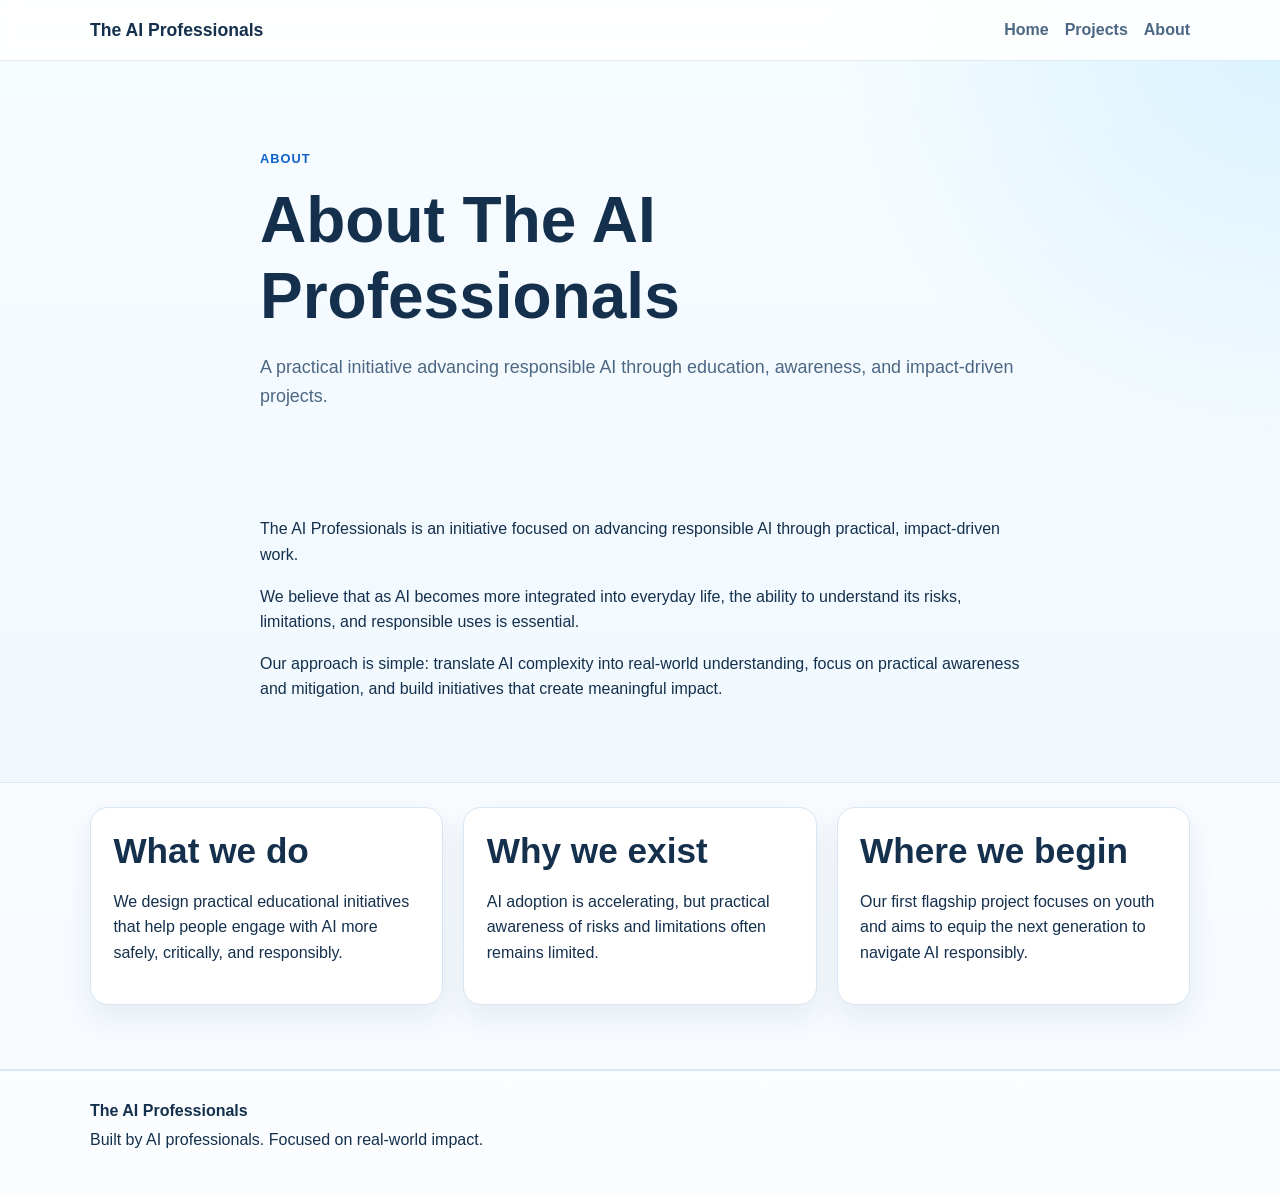
==== about.html @ b27a4e12 "Add files via upload" ====
<!DOCTYPE html>
<html lang="en">
<head>
  <meta charset="UTF-8" />
  <meta name="viewport" content="width=device-width, initial-scale=1.0" />
  <title>About | The AI Professionals</title>
  <meta name="description" content="About The AI Professionals" />
  <link rel="stylesheet" href="styles.css" />
</head>
<body>
  <header class="site-header">
    <div class="container nav-wrap">
      <a class="brand" href="index.html">The AI Professionals</a>
      <nav class="nav">
        <a href="index.html">Home</a>
        <a href="projects.html">Projects</a>
        <a href="about.html">About</a>
      </nav>
    </div>
  </header>

  <main>
    <section class="page-hero">
      <div class="container narrow">
        <p class="eyebrow">About</p>
        <h1>About The AI Professionals</h1>
        <p class="lead">
          A practical initiative advancing responsible AI through education, awareness,
          and impact-driven projects.
        </p>
      </div>
    </section>

    <section class="section">
      <div class="container narrow">
        <p>
          The AI Professionals is an initiative focused on advancing responsible AI through practical,
          impact-driven work.
        </p>
        <p>
          We believe that as AI becomes more integrated into everyday life, the ability to understand
          its risks, limitations, and responsible uses is essential.
        </p>
        <p>
          Our approach is simple: translate AI complexity into real-world understanding, focus on
          practical awareness and mitigation, and build initiatives that create meaningful impact.
        </p>
      </div>
    </section>

    <section class="section alt">
      <div class="container">
        <div class="three-up">
          <article class="card">
            <h2>What we do</h2>
            <p>
              We design practical educational initiatives that help people engage with AI more safely,
              critically, and responsibly.
            </p>
          </article>
          <article class="card">
            <h2>Why we exist</h2>
            <p>
              AI adoption is accelerating, but practical awareness of risks and limitations often remains limited.
            </p>
          </article>
          <article class="card">
            <h2>Where we begin</h2>
            <p>
              Our first flagship project focuses on youth and aims to equip the next generation to navigate AI responsibly.
            </p>
          </article>
        </div>
      </div>
    </section>
  </main>

  <footer class="site-footer">
    <div class="container footer-wrap">
      <p><strong>The AI Professionals</strong></p>
      <p>Built by AI professionals. Focused on real-world impact.</p>
    </div>
  </footer>
</body>
</html>
---- styles.css ----
:root {
  --bg: #f5fbff;
  --surface: #ffffff;
  --surface-alt: #eef7ff;
  --text: #14304d;
  --muted: #4c6783;
  --line: #d6e6f4;
  --accent: #0d63c9;
  --accent-dark: #0a4da0;
  --shadow: 0 12px 30px rgba(13, 51, 89, 0.08);
  --radius: 18px;
}

* {
  box-sizing: border-box;
}

html {
  scroll-behavior: smooth;
}

body {
  margin: 0;
  font-family: Arial, Helvetica, sans-serif;
  line-height: 1.6;
  color: var(--text);
  background:
    radial-gradient(circle at top right, rgba(123, 214, 255, 0.25), transparent 26%),
    linear-gradient(180deg, #f7fcff 0%, #edf7ff 100%);
}

img {
  max-width: 100%;
}

.container {
  width: min(1100px, calc(100% - 2rem));
  margin: 0 auto;
}

.narrow {
  width: min(760px, 100%);
}

.site-header {
  position: sticky;
  top: 0;
  z-index: 10;
  backdrop-filter: blur(10px);
  background: rgba(255, 255, 255, 0.88);
  border-bottom: 1px solid rgba(214, 230, 244, 0.8);
}

.nav-wrap {
  display: flex;
  justify-content: space-between;
  align-items: center;
  padding: 1rem 0;
  gap: 1rem;
}

.brand {
  color: var(--text);
  font-weight: 700;
  font-size: 1.1rem;
  text-decoration: none;
}

.nav {
  display: flex;
  gap: 1rem;
  flex-wrap: wrap;
}

.nav a {
  color: var(--muted);
  text-decoration: none;
  font-weight: 600;
}

.nav a:hover,
.nav a:focus {
  color: var(--accent);
}

.hero,
.page-hero {
  padding: 5.5rem 0 3rem;
}

.hero-grid {
  display: grid;
  grid-template-columns: 1.4fr 0.9fr;
  gap: 2rem;
  align-items: center;
}

.eyebrow {
  margin: 0 0 0.75rem;
  color: var(--accent);
  text-transform: uppercase;
  letter-spacing: 0.08em;
  font-size: 0.8rem;
  font-weight: 700;
}

h1, h2, h3 {
  line-height: 1.2;
  margin-top: 0;
}

h1 {
  font-size: clamp(2.4rem, 5vw, 4rem);
  margin-bottom: 1rem;
}

h2 {
  font-size: clamp(1.6rem, 3.5vw, 2.2rem);
  margin-bottom: 1rem;
}

h3 {
  font-size: 1.2rem;
  margin-bottom: 0.75rem;
}

.lead {
  font-size: 1.12rem;
  color: var(--muted);
}

.button-row {
  display: flex;
  gap: 1rem;
  margin-top: 1.5rem;
  flex-wrap: wrap;
}

.button {
  display: inline-block;
  padding: 0.85rem 1.15rem;
  border-radius: 999px;
  text-decoration: none;
  font-weight: 700;
}

.button.primary {
  background: var(--accent);
  color: white;
}

.button.primary:hover,
.button.primary:focus {
  background: var(--accent-dark);
}

.button.secondary {
  border: 1px solid var(--line);
  color: var(--text);
  background: rgba(255,255,255,0.75);
}

.card {
  background: var(--surface);
  border: 1px solid var(--line);
  border-radius: var(--radius);
  padding: 1.4rem;
  box-shadow: var(--shadow);
}

.highlight-card {
  background: linear-gradient(180deg, #ffffff 0%, #eef9ff 100%);
}

.card-title {
  font-size: 1.4rem;
  font-weight: 700;
  margin: 0 0 0.5rem;
}

.section {
  padding: 1.5rem 0 4rem;
}

.section.alt {
  background: rgba(255,255,255,0.55);
  border-top: 1px solid rgba(214,230,244,0.8);
  border-bottom: 1px solid rgba(214,230,244,0.8);
}

.three-up {
  display: grid;
  grid-template-columns: repeat(3, 1fr);
  gap: 1.25rem;
}

.project-block ul {
  margin-bottom: 0;
}

.site-footer {
  border-top: 1px solid rgba(214, 230, 244, 0.9);
  padding: 1.5rem 0 2.5rem;
  background: rgba(255,255,255,0.75);
}

.footer-wrap p {
  margin: 0.2rem 0;
}

@media (max-width: 800px) {
  .hero-grid,
  .three-up {
    grid-template-columns: 1fr;
  }

  .hero,
  .page-hero {
    padding-top: 4rem;
  }
}
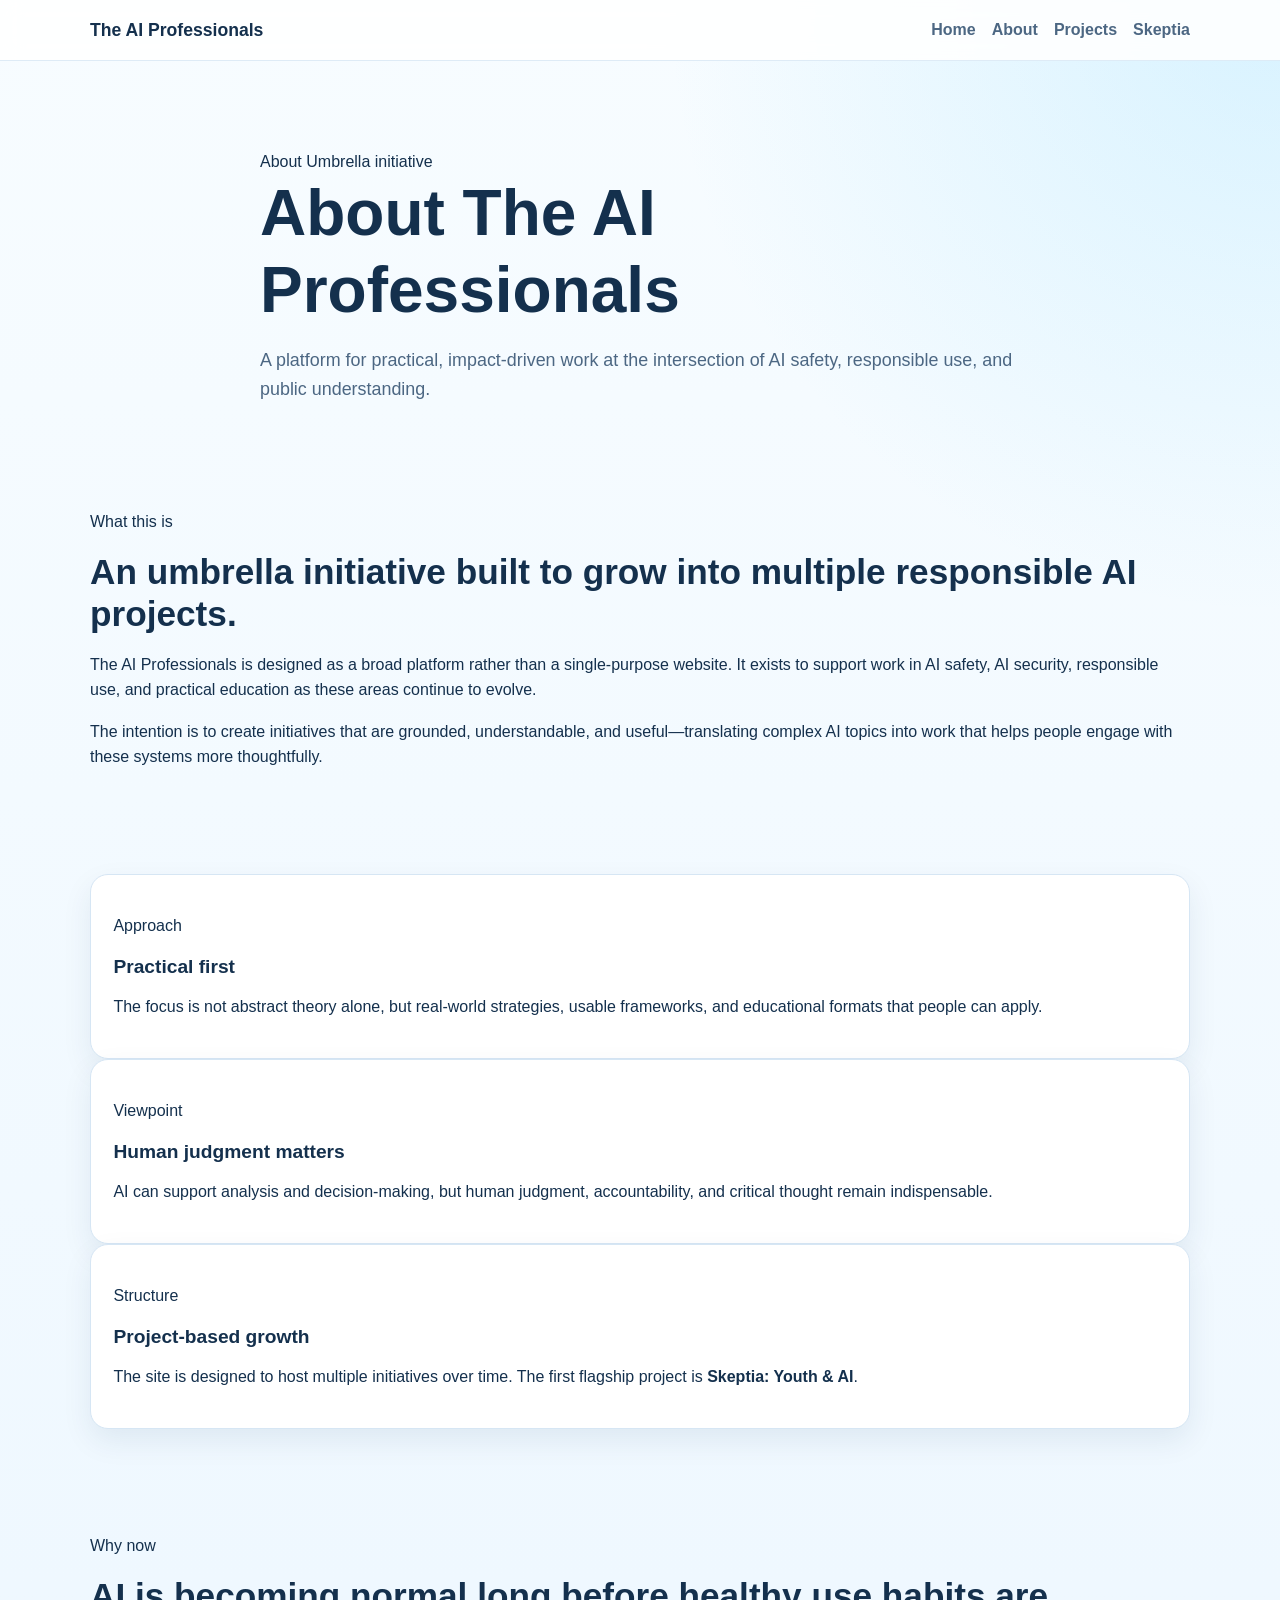
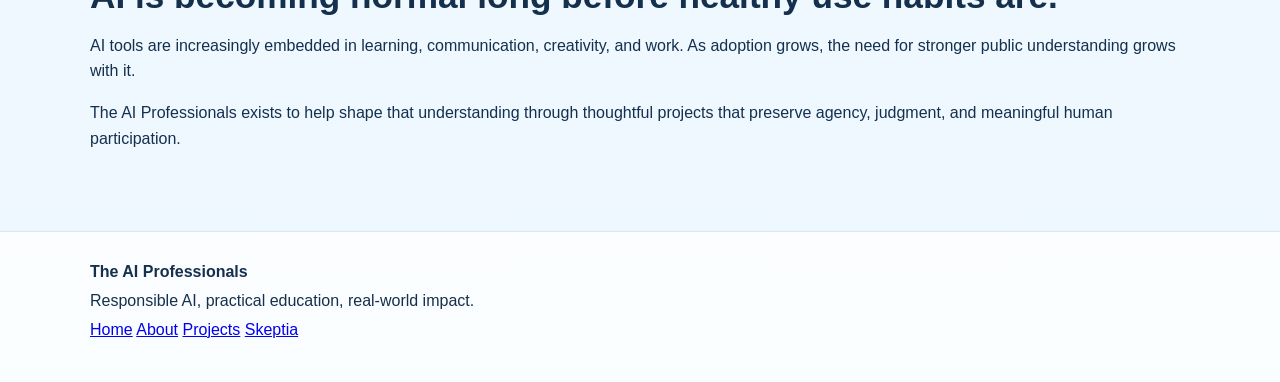
==== commit 5e5783b0: "Update about.html" ====
--- a/about.html
+++ b/about.html
@@ -5,81 +5,121 @@
   <meta name="viewport" content="width=device-width, initial-scale=1.0" />
   <title>About | The AI Professionals</title>
   <meta name="description" content="About The AI Professionals" />
+  <link rel="preconnect" href="https://fonts.googleapis.com">
+  <link rel="preconnect" href="https://fonts.gstatic.com" crossorigin>
+  <link href="https://fonts.googleapis.com/css2?family=Inter:wght@400;500;600;700;800&display=swap" rel="stylesheet">
   <link rel="stylesheet" href="styles.css" />
 </head>
 <body>
-  <header class="site-header">
-    <div class="container nav-wrap">
-      <a class="brand" href="index.html">The AI Professionals</a>
-      <nav class="nav">
-        <a href="index.html">Home</a>
-        <a href="projects.html">Projects</a>
-        <a href="about.html">About</a>
-      </nav>
-    </div>
-  </header>
+  <div class="page-shell">
+    
+    <header class="site-header">
+      <div class="container nav-wrap">
+        <a class="brand" href="index.html">
+          <span class="brand-mark"></span>
+          <span>The AI Professionals</span>
+        </a>
+        <nav class="nav">
+          <a href="index.html" >Home</a>
+          <a href="about.html" class="active">About</a>
+          <a href="projects.html" >Projects</a>
+          <a href="skeptia.html" >Skeptia</a>
+        </nav>
+      </div>
+    </header>
+    
+    <main>
 
-  <main>
-    <section class="page-hero">
-      <div class="container narrow">
-        <p class="eyebrow">About</p>
-        <h1>About The AI Professionals</h1>
-        <p class="lead">
-          A practical initiative advancing responsible AI through education, awareness,
-          and impact-driven projects.
-        </p>
-      </div>
-    </section>
+      <section class="page-hero">
+        <div class="container narrow">
+          <div class="tag-row">
+            <span class="tag">About</span>
+            <span class="tag">Umbrella initiative</span>
+          </div>
+          <h1>About The AI Professionals</h1>
+          <p class="lead">
+            A platform for practical, impact-driven work at the intersection of AI safety,
+            responsible use, and public understanding.
+          </p>
+        </div>
+      </section>
 
-    <section class="section">
-      <div class="container narrow">
-        <p>
-          The AI Professionals is an initiative focused on advancing responsible AI through practical,
-          impact-driven work.
-        </p>
-        <p>
-          We believe that as AI becomes more integrated into everyday life, the ability to understand
-          its risks, limitations, and responsible uses is essential.
-        </p>
-        <p>
-          Our approach is simple: translate AI complexity into real-world understanding, focus on
-          practical awareness and mitigation, and build initiatives that create meaningful impact.
-        </p>
-      </div>
-    </section>
+      <section class="section">
+        <div class="container section-grid">
+          <div>
+            <p class="section-kicker">What this is</p>
+            <h2>An umbrella initiative built to grow into multiple responsible AI projects.</h2>
+          </div>
+          <div>
+            <p>
+              The AI Professionals is designed as a broad platform rather than a single-purpose website. It exists to support work in AI safety, AI security, responsible use, and practical education as these areas continue to evolve.
+            </p>
+            <p>
+              The intention is to create initiatives that are grounded, understandable, and useful—translating complex AI topics into work that helps people engage with these systems more thoughtfully.
+            </p>
+          </div>
+        </div>
+      </section>
 
-    <section class="section alt">
-      <div class="container">
-        <div class="three-up">
+      <section class="section">
+        <div class="container cards-grid three">
           <article class="card">
-            <h2>What we do</h2>
+            <p class="card-kicker">Approach</p>
+            <h3>Practical first</h3>
             <p>
-              We design practical educational initiatives that help people engage with AI more safely,
-              critically, and responsibly.
+              The focus is not abstract theory alone, but real-world strategies, usable frameworks, and educational formats that people can apply.
             </p>
           </article>
           <article class="card">
-            <h2>Why we exist</h2>
+            <p class="card-kicker">Viewpoint</p>
+            <h3>Human judgment matters</h3>
             <p>
-              AI adoption is accelerating, but practical awareness of risks and limitations often remains limited.
+              AI can support analysis and decision-making, but human judgment, accountability, and critical thought remain indispensable.
             </p>
           </article>
           <article class="card">
-            <h2>Where we begin</h2>
+            <p class="card-kicker">Structure</p>
+            <h3>Project-based growth</h3>
             <p>
-              Our first flagship project focuses on youth and aims to equip the next generation to navigate AI responsibly.
+              The site is designed to host multiple initiatives over time. The first flagship project is <strong>Skeptia: Youth &amp; AI</strong>.
             </p>
           </article>
         </div>
+      </section>
+
+      <section class="section">
+        <div class="container split-feature">
+          <div>
+            <p class="section-kicker">Why now</p>
+            <h2>AI is becoming normal long before healthy use habits are.</h2>
+          </div>
+          <div>
+            <p>
+              AI tools are increasingly embedded in learning, communication, creativity, and work. As adoption grows, the need for stronger public understanding grows with it.
+            </p>
+            <p>
+              The AI Professionals exists to help shape that understanding through thoughtful projects that preserve agency, judgment, and meaningful human participation.
+            </p>
+          </div>
+        </div>
+      </section>
+    </main>
+    
+    <footer class="site-footer">
+      <div class="container footer-wrap">
+        <div>
+          <p><strong>The AI Professionals</strong></p>
+          <p>Responsible AI, practical education, real-world impact.</p>
+        </div>
+        <div class="footer-links">
+          <a href="index.html">Home</a>
+          <a href="about.html">About</a>
+          <a href="projects.html">Projects</a>
+          <a href="skeptia.html">Skeptia</a>
+        </div>
       </div>
-    </section>
-  </main>
-
-  <footer class="site-footer">
-    <div class="container footer-wrap">
-      <p><strong>The AI Professionals</strong></p>
-      <p>Built by AI professionals. Focused on real-world impact.</p>
-    </div>
-  </footer>
+    </footer>
+    
+  </div>
 </body>
 </html>
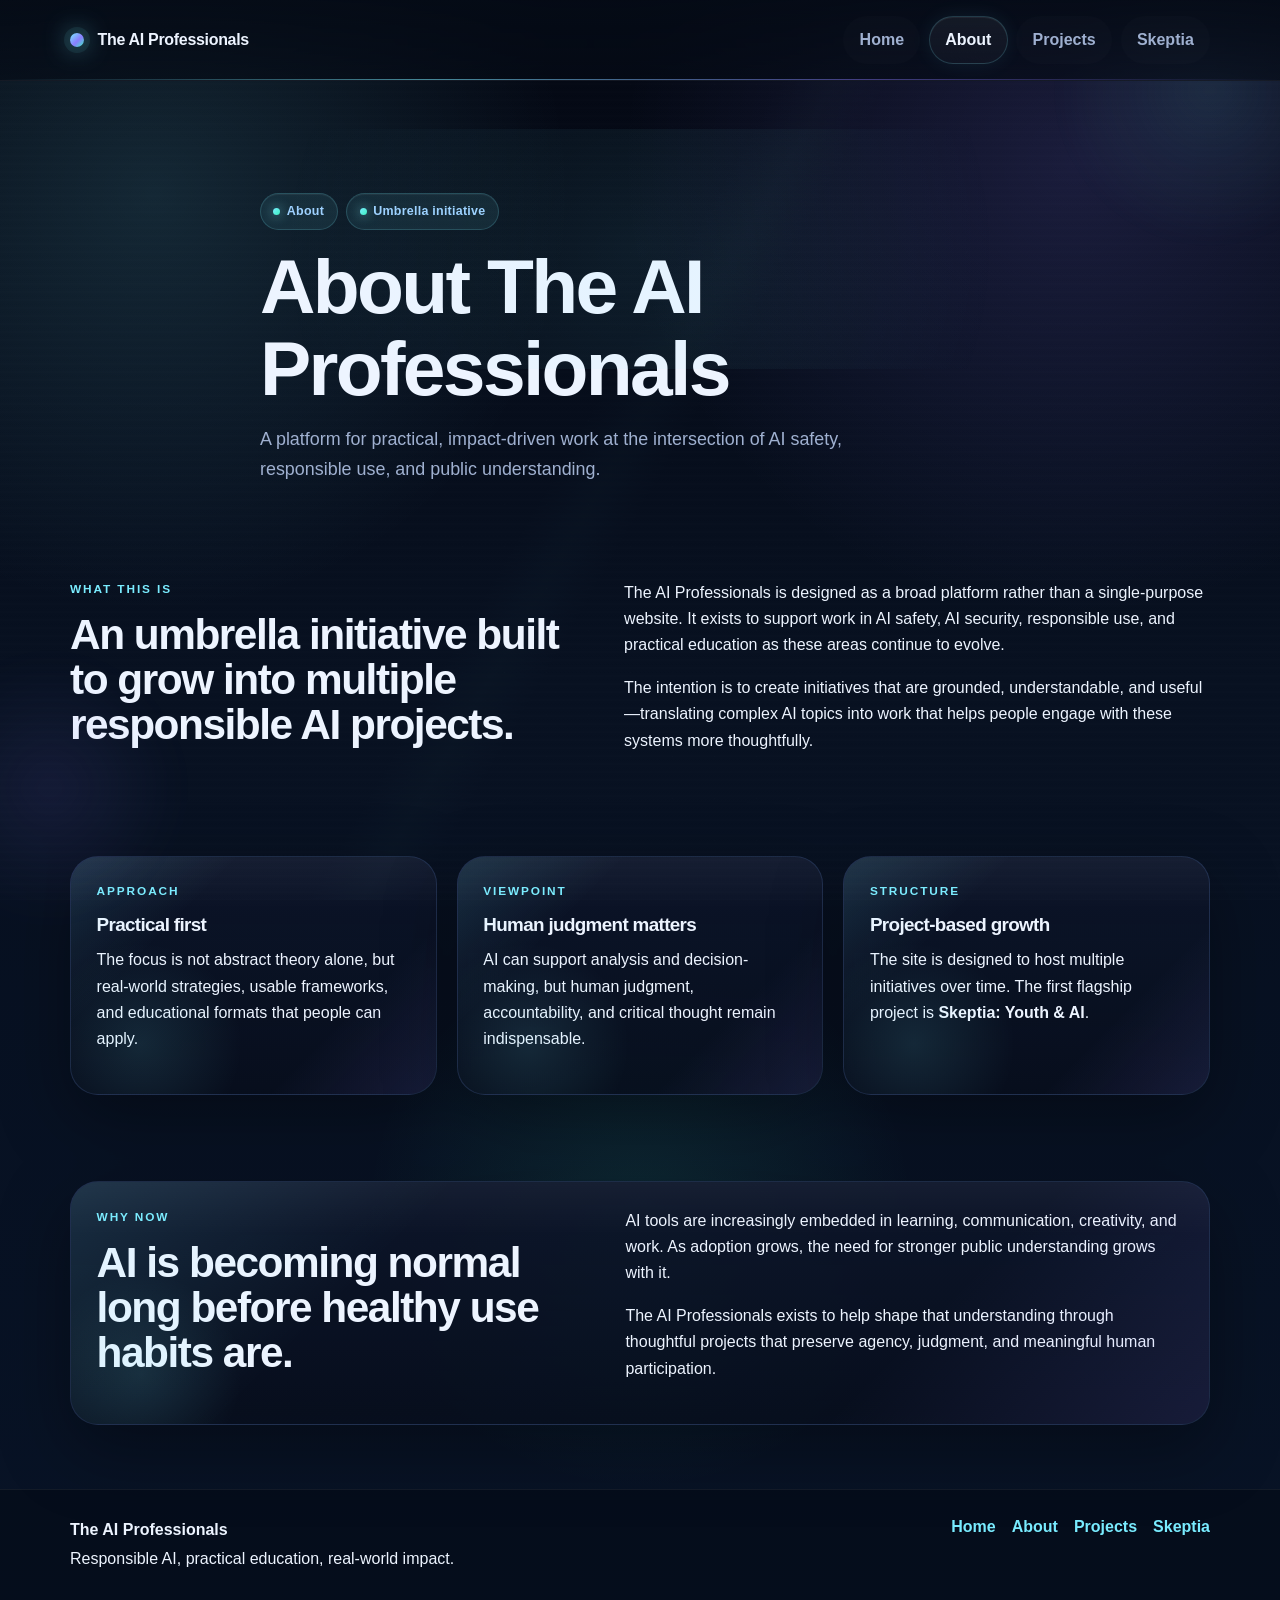
==== commit 5dda1c0f: "Update about.html" ====
--- a/about.html
+++ b/about.html
@@ -1,6 +1,7 @@
 <!DOCTYPE html>
 <html lang="en">
 <head>
+  <script src="app.js" defer></script>
   <meta charset="UTF-8" />
   <meta name="viewport" content="width=device-width, initial-scale=1.0" />
   <title>About | The AI Professionals</title>
--- a/styles.css
+++ b/styles.css
@@ -1,221 +1,663 @@
 :root {
-  --bg: #f5fbff;
-  --surface: #ffffff;
-  --surface-alt: #eef7ff;
-  --text: #14304d;
-  --muted: #4c6783;
-  --line: #d6e6f4;
-  --accent: #0d63c9;
-  --accent-dark: #0a4da0;
-  --shadow: 0 12px 30px rgba(13, 51, 89, 0.08);
-  --radius: 18px;
-}
-
-* {
-  box-sizing: border-box;
-}
-
-html {
-  scroll-behavior: smooth;
-}
+  --bg-0: #040814;
+  --bg-1: #071021;
+  --bg-2: #0b1730;
+  --surface: rgba(11, 18, 37, 0.72);
+  --surface-strong: rgba(13, 21, 42, 0.9);
+  --surface-soft: rgba(255, 255, 255, 0.04);
+  --text: #edf4ff;
+  --muted: #9fb0d0;
+  --line: rgba(130, 169, 255, 0.18);
+  --line-strong: rgba(130, 169, 255, 0.32);
+  --accent: #79ecff;
+  --accent-2: #8a7cff;
+  --accent-3: #3bf1bf;
+  --accent-4: #9ed1ff;
+  --shadow: 0 24px 70px rgba(0, 0, 0, 0.34);
+  --glow: 0 0 0 1px rgba(121, 236, 255, 0.12), 0 18px 60px rgba(10, 17, 32, 0.8);
+  --radius-lg: 28px;
+  --radius-md: 20px;
+  --radius-sm: 14px;
+  --max-width: 1140px;
+}
+
+* { box-sizing: border-box; }
+
+html { scroll-behavior: smooth; }
 
 body {
   margin: 0;
-  font-family: Arial, Helvetica, sans-serif;
-  line-height: 1.6;
   color: var(--text);
+  font-family: "Inter", Arial, Helvetica, sans-serif;
+  line-height: 1.65;
   background:
-    radial-gradient(circle at top right, rgba(123, 214, 255, 0.25), transparent 26%),
-    linear-gradient(180deg, #f7fcff 0%, #edf7ff 100%);
-}
-
-img {
-  max-width: 100%;
+    radial-gradient(circle at 12% 12%, rgba(121, 236, 255, 0.13), transparent 23%),
+    radial-gradient(circle at 84% 10%, rgba(138, 124, 255, 0.16), transparent 25%),
+    radial-gradient(circle at 50% 75%, rgba(59, 241, 191, 0.10), transparent 20%),
+    linear-gradient(180deg, #030712 0%, #071020 42%, #081326 100%);
+}
+
+body::before,
+body::after {
+  content: "";
+  position: fixed;
+  inset: 0;
+  pointer-events: none;
+}
+
+body::before {
+  background-image:
+    linear-gradient(rgba(255,255,255,0.03) 1px, transparent 1px),
+    linear-gradient(90deg, rgba(255,255,255,0.03) 1px, transparent 1px);
+  background-size: 42px 42px;
+  mask-image: radial-gradient(circle at center, rgba(0,0,0,0.92) 40%, transparent 100%);
+  opacity: 0.26;
+}
+
+body::after {
+  background:
+    linear-gradient(120deg, transparent 0 46%, rgba(121,236,255,0.05) 49%, transparent 52%),
+    linear-gradient(transparent, rgba(255,255,255,0.02), transparent);
+  background-size: 100% 100%, 100% 8px;
+  mix-blend-mode: screen;
+  opacity: 0.28;
+}
+
+img { max-width: 100%; }
+
+.page-shell {
+  position: relative;
+  min-height: 100vh;
+  overflow: hidden;
+}
+
+.page-shell::before {
+  content: "";
+  position: absolute;
+  top: -80px;
+  right: -100px;
+  width: 340px;
+  height: 340px;
+  background: radial-gradient(circle, rgba(121,236,255,0.10), transparent 65%);
+  filter: blur(8px);
+  pointer-events: none;
+}
+
+.page-shell::after {
+  content: "";
+  position: absolute;
+  left: -90px;
+  top: 40%;
+  width: 280px;
+  height: 280px;
+  background: radial-gradient(circle, rgba(138,124,255,0.10), transparent 65%);
+  filter: blur(16px);
+  pointer-events: none;
 }
 
 .container {
-  width: min(1100px, calc(100% - 2rem));
+  width: min(var(--max-width), calc(100% - 2rem));
   margin: 0 auto;
 }
 
-.narrow {
-  width: min(760px, 100%);
-}
+.narrow { width: min(760px, 100%); }
 
 .site-header {
   position: sticky;
   top: 0;
-  z-index: 10;
-  backdrop-filter: blur(10px);
-  background: rgba(255, 255, 255, 0.88);
-  border-bottom: 1px solid rgba(214, 230, 244, 0.8);
+  z-index: 30;
+  backdrop-filter: blur(20px);
+  background: linear-gradient(180deg, rgba(5, 11, 22, 0.9), rgba(5, 11, 22, 0.66));
+  border-bottom: 1px solid rgba(255, 255, 255, 0.06);
+}
+
+.site-header::after {
+  content: "";
+  position: absolute;
+  inset: auto 0 0 0;
+  height: 1px;
+  background: linear-gradient(90deg, transparent, rgba(121,236,255,0.55), rgba(138,124,255,0.45), transparent);
 }
 
 .nav-wrap {
   display: flex;
   justify-content: space-between;
   align-items: center;
+  gap: 1rem;
   padding: 1rem 0;
+}
+
+.brand {
+  display: inline-flex;
+  align-items: center;
+  gap: 0.85rem;
+  color: var(--text);
+  text-decoration: none;
+  font-weight: 700;
+  letter-spacing: -0.02em;
+}
+
+.brand-mark {
+  width: 14px;
+  height: 14px;
+  border-radius: 999px;
+  background: linear-gradient(135deg, var(--accent) 0%, var(--accent-2) 55%, var(--accent-3) 100%);
+  box-shadow:
+    0 0 0 6px rgba(121, 236, 255, 0.08),
+    0 0 26px rgba(121, 236, 255, 0.8);
+}
+
+.nav {
+  display: flex;
+  gap: 0.55rem;
+  flex-wrap: wrap;
+}
+
+.nav a {
+  position: relative;
+  color: var(--muted);
+  text-decoration: none;
+  font-weight: 600;
+  padding: 0.62rem 0.95rem;
+  border-radius: 999px;
+  border: 1px solid transparent;
+  background: rgba(255,255,255,0.01);
+  transition: 0.2s ease;
+}
+
+.nav a:hover,
+.nav a:focus,
+.nav a.active {
+  color: var(--text);
+  border-color: rgba(121,236,255,0.18);
+  background: linear-gradient(180deg, rgba(255,255,255,0.06), rgba(255,255,255,0.03));
+  box-shadow: inset 0 1px 0 rgba(255,255,255,0.06), 0 0 20px rgba(121,236,255,0.08);
+}
+
+.hero,
+.page-hero {
+  padding: 7rem 0 3.5rem;
+  position: relative;
+}
+
+.hero::before,
+.page-hero::before {
+  content: "";
+  position: absolute;
+  inset: 10% 0 auto 0;
+  height: 240px;
+  background: radial-gradient(circle at center, rgba(121,236,255,0.08), transparent 55%);
+  pointer-events: none;
+}
+
+.hero-grid {
+  display: grid;
+  grid-template-columns: 1.15fr 0.85fr;
+  gap: 1.5rem;
+  align-items: center;
+}
+
+.section {
+  padding: 1.35rem 0 4rem;
+  position: relative;
+}
+
+.section-grid,
+.split-feature {
+  display: grid;
+  grid-template-columns: 0.95fr 1.05fr;
+  gap: 1.5rem;
+  align-items: start;
+}
+
+.cards-grid {
+  display: grid;
+  gap: 1.25rem;
+}
+
+.cards-grid.three { grid-template-columns: repeat(3, 1fr); }
+.cards-grid.two { grid-template-columns: repeat(2, 1fr); }
+.cards-grid.single { grid-template-columns: 1fr; }
+
+.hero-panel,
+.card,
+.split-feature,
+.hero-visual {
+  position: relative;
+  overflow: hidden;
+  border-radius: var(--radius-lg);
+  background:
+    linear-gradient(180deg, rgba(13, 21, 42, 0.90), rgba(7, 14, 28, 0.84));
+  border: 1px solid var(--line);
+  box-shadow: var(--shadow);
+}
+
+.hero-panel::before,
+.card::before,
+.split-feature::before,
+.hero-visual::before {
+  content: "";
+  position: absolute;
+  inset: 0;
+  background:
+    linear-gradient(135deg, rgba(121,236,255,0.12), transparent 28%, transparent 72%, rgba(138,124,255,0.12)),
+    linear-gradient(180deg, rgba(255,255,255,0.04), transparent 22%);
+  pointer-events: none;
+}
+
+.hero-panel::after,
+.card::after,
+.split-feature::after,
+.hero-visual::after {
+  content: "";
+  position: absolute;
+  inset: auto auto -60px -40px;
+  width: 220px;
+  height: 220px;
+  background: radial-gradient(circle, rgba(121,236,255,0.11), transparent 65%);
+  pointer-events: none;
+}
+
+.hero-panel,
+.card,
+.split-feature,
+.hero-visual {
+  padding: 1.6rem;
+}
+
+.hero-stack {
+  display: grid;
+  gap: 1.1rem;
+}
+
+.hero-visual {
+  min-height: 420px;
+  display: grid;
+  align-items: center;
+}
+
+.eyebrow,
+.section-kicker,
+.card-kicker,
+.panel-label,
+.muted-label {
+  margin: 0 0 0.85rem;
+  text-transform: uppercase;
+  letter-spacing: 0.16em;
+  font-size: 0.74rem;
+  font-weight: 700;
+}
+
+.eyebrow,
+.section-kicker,
+.card-kicker,
+.panel-label {
+  color: var(--accent);
+}
+
+.muted-label { color: var(--muted); }
+
+.tag-row {
+  display: flex;
+  gap: 0.55rem;
+  flex-wrap: wrap;
+  margin: 0 0 1rem;
+}
+
+.tag,
+.pill {
+  display: inline-flex;
+  align-items: center;
+  gap: 0.4rem;
+  padding: 0.45rem 0.78rem;
+  border-radius: 999px;
+  font-size: 0.78rem;
+  font-weight: 700;
+  letter-spacing: 0.02em;
+  color: var(--accent-4);
+  background: rgba(121,236,255,0.08);
+  border: 1px solid rgba(121,236,255,0.18);
+  box-shadow: inset 0 1px 0 rgba(255,255,255,0.05);
+}
+
+.tag::before,
+.pill::before {
+  content: "";
+  width: 7px;
+  height: 7px;
+  border-radius: 999px;
+  background: linear-gradient(135deg, var(--accent), var(--accent-3));
+  box-shadow: 0 0 12px rgba(121,236,255,0.7);
+}
+
+h1, h2, h3 {
+  margin-top: 0;
+  line-height: 1.06;
+  letter-spacing: -0.035em;
+}
+
+h1 {
+  font-size: clamp(2.9rem, 6vw, 5.4rem);
+  margin-bottom: 1rem;
+  text-wrap: balance;
+}
+
+h2 {
+  font-size: clamp(1.75rem, 3.8vw, 2.65rem);
+  margin-bottom: 0.9rem;
+}
+
+h3 {
+  font-size: 1.18rem;
+  margin-bottom: 0.75rem;
+}
+
+p { margin-top: 0; }
+
+.lead {
+  font-size: 1.12rem;
+  color: var(--muted);
+  max-width: 64ch;
+}
+
+.button-row {
+  display: flex;
+  gap: 0.85rem;
+  flex-wrap: wrap;
+  margin-top: 1.6rem;
+}
+
+.button {
+  display: inline-flex;
+  align-items: center;
+  justify-content: center;
+  text-decoration: none;
+  border-radius: 999px;
+  padding: 0.92rem 1.22rem;
+  font-weight: 700;
+  transition: transform 0.18s ease, box-shadow 0.18s ease, background 0.18s ease;
+}
+
+.button:hover,
+.button:focus { transform: translateY(-1px); }
+
+.button.primary {
+  color: #031019;
+  background: linear-gradient(135deg, var(--accent) 0%, var(--accent-3) 55%, #99fff4 100%);
+  box-shadow: 0 14px 36px rgba(121,236,255,0.24);
+}
+
+.button.secondary {
+  color: var(--text);
+  background: rgba(255, 255, 255, 0.04);
+  border: 1px solid var(--line);
+}
+
+.text-link,
+.footer-links a {
+  color: var(--accent);
+  text-decoration: none;
+  font-weight: 600;
+}
+
+.hero-note {
+  margin-top: 1rem;
+  display: inline-flex;
+  align-items: center;
+  gap: 0.6rem;
+  padding: 0.78rem 1rem;
+  border-radius: 999px;
+  background: rgba(255,255,255,0.04);
+  border: 1px solid var(--line);
+  color: var(--muted);
+}
+
+.status-dot {
+  width: 10px;
+  height: 10px;
+  border-radius: 999px;
+  background: var(--accent-3);
+  box-shadow: 0 0 15px rgba(59,241,191,0.95);
+}
+
+.feature-list {
+  margin: 1rem 0 0;
+  padding-left: 1.1rem;
+}
+
+.feature-list li {
+  margin-bottom: 0.6rem;
+  color: var(--muted);
+}
+
+.feature-list li:last-child { margin-bottom: 0; }
+
+.project-topline {
+  display: flex;
+  justify-content: space-between;
+  align-items: center;
   gap: 1rem;
-}
-
-.brand {
-  color: var(--text);
-  font-weight: 700;
-  font-size: 1.1rem;
-  text-decoration: none;
-}
-
-.nav {
+  flex-wrap: wrap;
+  margin-bottom: 0.9rem;
+}
+
+.stat-grid {
+  display: grid;
+  grid-template-columns: repeat(3, 1fr);
+  gap: 0.85rem;
+  margin-top: 1.2rem;
+}
+
+.stat {
+  padding: 0.95rem;
+  border-radius: var(--radius-sm);
+  background: rgba(255,255,255,0.04);
+  border: 1px solid rgba(121,236,255,0.11);
+}
+
+.stat strong {
+  display: block;
+  font-size: 1rem;
+  margin-bottom: 0.35rem;
+}
+
+.stat span {
+  display: block;
+  color: var(--muted);
+  font-size: 0.9rem;
+}
+
+.visual-core {
+  position: relative;
+  width: min(360px, 88%);
+  aspect-ratio: 1 / 1;
+  margin: 0 auto;
+  display: grid;
+  place-items: center;
+}
+
+.ring {
+  position: absolute;
+  border-radius: 999px;
+  border: 1px solid rgba(121,236,255,0.18);
+  box-shadow: inset 0 0 22px rgba(121,236,255,0.05), 0 0 30px rgba(121,236,255,0.05);
+}
+
+.ring.one { inset: 0; }
+.ring.two { inset: 11%; border-color: rgba(138,124,255,0.22); }
+.ring.three { inset: 24%; border-color: rgba(59,241,191,0.22); }
+
+.ring::after {
+  content: "";
+  position: absolute;
+  width: 12px;
+  height: 12px;
+  border-radius: 999px;
+  background: linear-gradient(135deg, var(--accent), var(--accent-2));
+  box-shadow: 0 0 16px rgba(121,236,255,0.85);
+}
+
+.ring.one::after { top: 18%; left: calc(100% - 6px); }
+.ring.two::after { bottom: 8%; left: 15%; }
+.ring.three::after { top: -6px; left: 50%; transform: translateX(-50%); }
+
+.core-chip {
+  position: relative;
+  z-index: 2;
+  width: 44%;
+  aspect-ratio: 1 / 1;
+  border-radius: 26px;
+  display: grid;
+  place-items: center;
+  text-align: center;
+  padding: 1rem;
+  background:
+    radial-gradient(circle at top, rgba(121,236,255,0.16), transparent 55%),
+    linear-gradient(180deg, rgba(16,28,55,0.98), rgba(7,13,27,0.94));
+  border: 1px solid rgba(121,236,255,0.18);
+  box-shadow: 0 0 38px rgba(121,236,255,0.14), inset 0 0 18px rgba(255,255,255,0.03);
+}
+
+.core-chip strong {
+  display: block;
+  font-size: 1.15rem;
+  line-height: 1.2;
+}
+
+.core-chip span {
+  color: var(--muted);
+  font-size: 0.82rem;
+}
+
+.visual-labels {
+  position: absolute;
+  inset: auto 1rem 1rem 1rem;
+  display: grid;
+  grid-template-columns: repeat(3, 1fr);
+  gap: 0.75rem;
+}
+
+.mini-card {
+  padding: 0.72rem 0.78rem;
+  border-radius: 16px;
+  background: rgba(255,255,255,0.04);
+  border: 1px solid rgba(121,236,255,0.12);
+  backdrop-filter: blur(8px);
+}
+
+.mini-card strong {
+  display: block;
+  font-size: 0.86rem;
+  margin-bottom: 0.18rem;
+}
+
+.mini-card span {
+  color: var(--muted);
+  font-size: 0.77rem;
+}
+
+.matrix-grid {
+  display: grid;
+  grid-template-columns: 1.1fr 0.9fr;
+  gap: 1.25rem;
+}
+
+.signal-list {
+  display: grid;
+  gap: 0.75rem;
+  margin-top: 1rem;
+}
+
+.signal-item {
+  padding: 0.9rem 1rem;
+  border-radius: 16px;
+  background: rgba(255,255,255,0.04);
+  border: 1px solid rgba(121,236,255,0.1);
+}
+
+.signal-item strong {
+  display: block;
+  margin-bottom: 0.2rem;
+  font-size: 0.95rem;
+}
+
+.signal-item span {
+  color: var(--muted);
+  font-size: 0.9rem;
+}
+
+.section-header {
+  margin-bottom: 1.25rem;
+}
+
+.site-footer {
+  padding: 1.5rem 0 2.75rem;
+  border-top: 1px solid rgba(255,255,255,0.06);
+  background: rgba(4, 10, 20, 0.55);
+}
+
+.footer-wrap {
+  display: flex;
+  justify-content: space-between;
+  gap: 1rem;
+  flex-wrap: wrap;
+}
+
+.footer-wrap p { margin: 0.2rem 0; }
+
+.footer-links {
   display: flex;
   gap: 1rem;
   flex-wrap: wrap;
 }
 
-.nav a {
-  color: var(--muted);
-  text-decoration: none;
-  font-weight: 600;
-}
-
-.nav a:hover,
-.nav a:focus {
-  color: var(--accent);
-}
-
-.hero,
-.page-hero {
-  padding: 5.5rem 0 3rem;
-}
-
-.hero-grid {
-  display: grid;
-  grid-template-columns: 1.4fr 0.9fr;
-  gap: 2rem;
-  align-items: center;
-}
-
-.eyebrow {
-  margin: 0 0 0.75rem;
-  color: var(--accent);
-  text-transform: uppercase;
-  letter-spacing: 0.08em;
-  font-size: 0.8rem;
-  font-weight: 700;
-}
-
-h1, h2, h3 {
-  line-height: 1.2;
-  margin-top: 0;
-}
-
-h1 {
-  font-size: clamp(2.4rem, 5vw, 4rem);
-  margin-bottom: 1rem;
-}
-
-h2 {
-  font-size: clamp(1.6rem, 3.5vw, 2.2rem);
-  margin-bottom: 1rem;
-}
-
-h3 {
-  font-size: 1.2rem;
-  margin-bottom: 0.75rem;
-}
-
-.lead {
-  font-size: 1.12rem;
-  color: var(--muted);
-}
-
-.button-row {
-  display: flex;
-  gap: 1rem;
-  margin-top: 1.5rem;
-  flex-wrap: wrap;
-}
-
-.button {
-  display: inline-block;
-  padding: 0.85rem 1.15rem;
-  border-radius: 999px;
-  text-decoration: none;
-  font-weight: 700;
-}
-
-.button.primary {
-  background: var(--accent);
-  color: white;
-}
-
-.button.primary:hover,
-.button.primary:focus {
-  background: var(--accent-dark);
-}
-
-.button.secondary {
-  border: 1px solid var(--line);
-  color: var(--text);
-  background: rgba(255,255,255,0.75);
-}
-
-.card {
-  background: var(--surface);
-  border: 1px solid var(--line);
-  border-radius: var(--radius);
-  padding: 1.4rem;
-  box-shadow: var(--shadow);
-}
-
-.highlight-card {
-  background: linear-gradient(180deg, #ffffff 0%, #eef9ff 100%);
-}
-
-.card-title {
-  font-size: 1.4rem;
-  font-weight: 700;
-  margin: 0 0 0.5rem;
-}
-
-.section {
-  padding: 1.5rem 0 4rem;
-}
-
-.section.alt {
-  background: rgba(255,255,255,0.55);
-  border-top: 1px solid rgba(214,230,244,0.8);
-  border-bottom: 1px solid rgba(214,230,244,0.8);
-}
-
-.three-up {
-  display: grid;
-  grid-template-columns: repeat(3, 1fr);
-  gap: 1.25rem;
-}
-
-.project-block ul {
-  margin-bottom: 0;
-}
-
-.site-footer {
-  border-top: 1px solid rgba(214, 230, 244, 0.9);
-  padding: 1.5rem 0 2.5rem;
-  background: rgba(255,255,255,0.75);
-}
-
-.footer-wrap p {
-  margin: 0.2rem 0;
-}
-
-@media (max-width: 800px) {
+@media (max-width: 980px) {
   .hero-grid,
-  .three-up {
+  .section-grid,
+  .split-feature,
+  .cards-grid.three,
+  .cards-grid.two,
+  .matrix-grid {
     grid-template-columns: 1fr;
   }
 
+  .hero-visual {
+    min-height: 360px;
+  }
+
+  .visual-labels {
+    grid-template-columns: 1fr;
+  }
+}
+
+@media (max-width: 700px) {
   .hero,
   .page-hero {
-    padding-top: 4rem;
-  }
-}
+    padding-top: 5.4rem;
+  }
+
+  .nav-wrap {
+    align-items: flex-start;
+    flex-direction: column;
+  }
+
+  .nav { width: 100%; }
+
+  h1 { font-size: clamp(2.25rem, 11vw, 3.8rem); }
+
+  .card,
+  .hero-panel,
+  .split-feature,
+  .hero-visual {
+    padding: 1.2rem;
+  }
+
+  .stat-grid {
+    grid-template-columns: 1fr;
+  }
+
+  .visual-core {
+    width: 96%;
+  }
+}
+
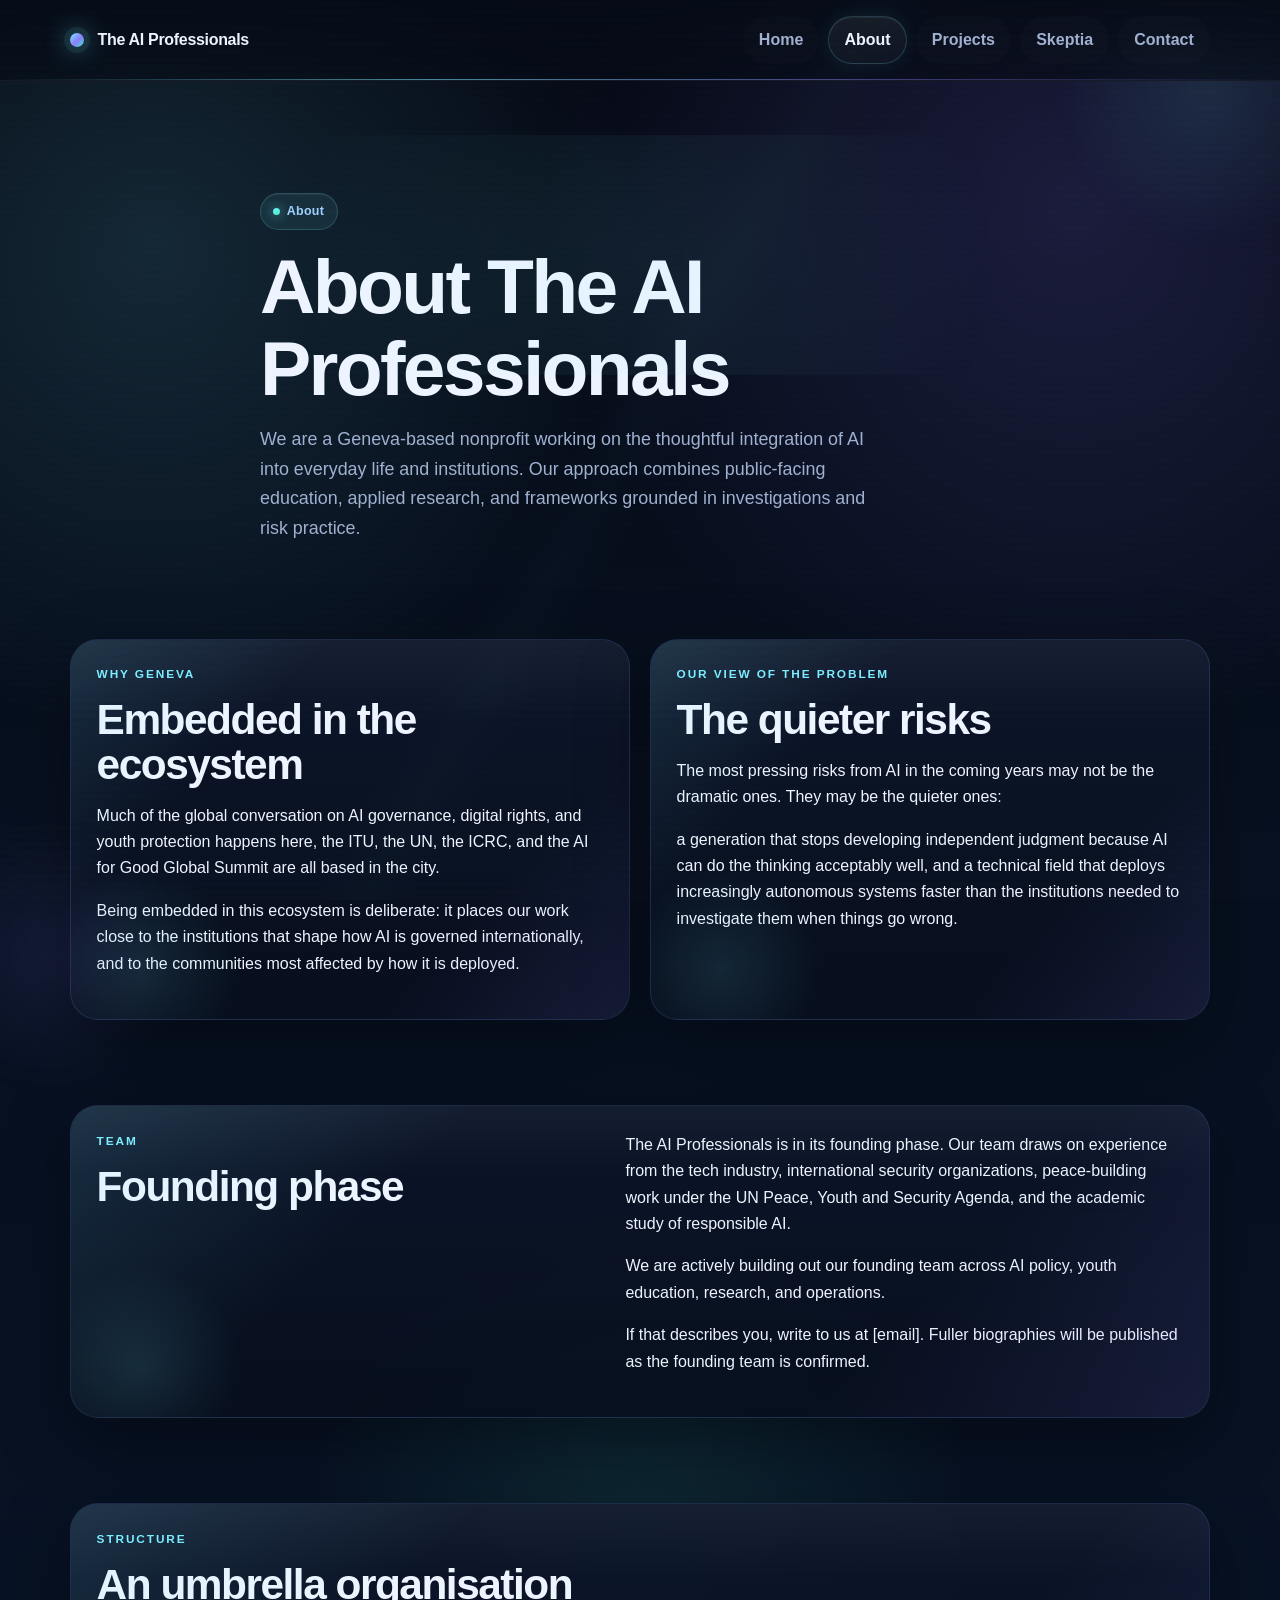
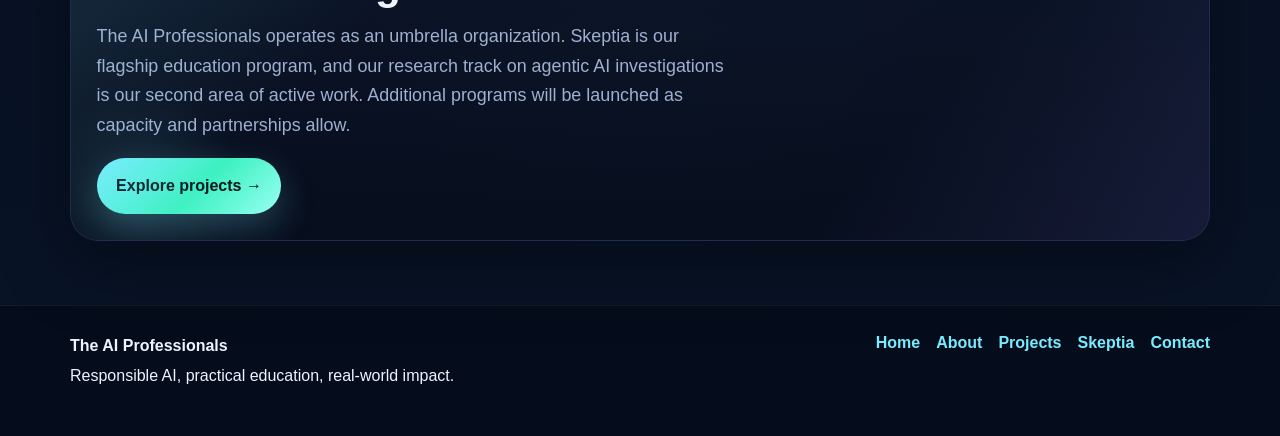
==== commit 1ea2cb64: "Update about.html" ====
--- a/about.html
+++ b/about.html
@@ -5,7 +5,7 @@
   <meta charset="UTF-8" />
   <meta name="viewport" content="width=device-width, initial-scale=1.0" />
   <title>About | The AI Professionals</title>
-  <meta name="description" content="About The AI Professionals" />
+  <meta name="description" content="Geneva-based nonprofit working on thoughtful AI integration." />
   <link rel="preconnect" href="https://fonts.googleapis.com">
   <link rel="preconnect" href="https://fonts.gstatic.com" crossorigin>
   <link href="https://fonts.googleapis.com/css2?family=Inter:wght@400;500;600;700;800&display=swap" rel="stylesheet">
@@ -13,7 +13,6 @@
 </head>
 <body>
   <div class="page-shell">
-    
     <header class="site-header">
       <div class="container nav-wrap">
         <a class="brand" href="index.html">
@@ -21,68 +20,53 @@
           <span>The AI Professionals</span>
         </a>
         <nav class="nav">
-          <a href="index.html" >Home</a>
+          <a href="index.html">Home</a>
           <a href="about.html" class="active">About</a>
-          <a href="projects.html" >Projects</a>
-          <a href="skeptia.html" >Skeptia</a>
+          <a href="projects.html">Projects</a>
+          <a href="skeptia.html">Skeptia</a>
+          <a href="contact.html">Contact</a>
         </nav>
       </div>
     </header>
-    
+
     <main>
-
       <section class="page-hero">
         <div class="container narrow">
           <div class="tag-row">
             <span class="tag">About</span>
-            <span class="tag">Umbrella initiative</span>
           </div>
           <h1>About The AI Professionals</h1>
           <p class="lead">
-            A platform for practical, impact-driven work at the intersection of AI safety,
-            responsible use, and public understanding.
+            We are a Geneva-based nonprofit working on the thoughtful integration of AI into everyday life and institutions.
+            Our approach combines public-facing education, applied research, and frameworks grounded in investigations and risk practice.
           </p>
         </div>
       </section>
 
       <section class="section">
-        <div class="container section-grid">
-          <div>
-            <p class="section-kicker">What this is</p>
-            <h2>An umbrella initiative built to grow into multiple responsible AI projects.</h2>
-          </div>
-          <div>
+        <div class="container cards-grid two">
+          <article class="card">
+            <p class="card-kicker">Why Geneva</p>
+            <h2>Embedded in the ecosystem</h2>
             <p>
-              The AI Professionals is designed as a broad platform rather than a single-purpose website. It exists to support work in AI safety, AI security, responsible use, and practical education as these areas continue to evolve.
+              Much of the global conversation on AI governance, digital rights, and youth protection happens here, the ITU, the UN, the ICRC,
+              and the AI for Good Global Summit are all based in the city.
             </p>
             <p>
-              The intention is to create initiatives that are grounded, understandable, and useful—translating complex AI topics into work that helps people engage with these systems more thoughtfully.
-            </p>
-          </div>
-        </div>
-      </section>
-
-      <section class="section">
-        <div class="container cards-grid three">
-          <article class="card">
-            <p class="card-kicker">Approach</p>
-            <h3>Practical first</h3>
-            <p>
-              The focus is not abstract theory alone, but real-world strategies, usable frameworks, and educational formats that people can apply.
+              Being embedded in this ecosystem is deliberate: it places our work close to the institutions that shape how AI is governed internationally,
+              and to the communities most affected by how it is deployed.
             </p>
           </article>
+
           <article class="card">
-            <p class="card-kicker">Viewpoint</p>
-            <h3>Human judgment matters</h3>
+            <p class="card-kicker">Our view of the problem</p>
+            <h2>The quieter risks</h2>
             <p>
-              AI can support analysis and decision-making, but human judgment, accountability, and critical thought remain indispensable.
+              The most pressing risks from AI in the coming years may not be the dramatic ones. They may be the quieter ones:
             </p>
-          </article>
-          <article class="card">
-            <p class="card-kicker">Structure</p>
-            <h3>Project-based growth</h3>
             <p>
-              The site is designed to host multiple initiatives over time. The first flagship project is <strong>Skeptia: Youth &amp; AI</strong>.
+              a generation that stops developing independent judgment because AI can do the thinking acceptably well,
+              and a technical field that deploys increasingly autonomous systems faster than the institutions needed to investigate them when things go wrong.
             </p>
           </article>
         </div>
@@ -91,21 +75,38 @@
       <section class="section">
         <div class="container split-feature">
           <div>
-            <p class="section-kicker">Why now</p>
-            <h2>AI is becoming normal long before healthy use habits are.</h2>
+            <p class="section-kicker">Team</p>
+            <h2>Founding phase</h2>
           </div>
           <div>
             <p>
-              AI tools are increasingly embedded in learning, communication, creativity, and work. As adoption grows, the need for stronger public understanding grows with it.
+              The AI Professionals is in its founding phase. Our team draws on experience from the tech industry, international security organizations,
+              peace-building work under the UN Peace, Youth and Security Agenda, and the academic study of responsible AI.
             </p>
             <p>
-              The AI Professionals exists to help shape that understanding through thoughtful projects that preserve agency, judgment, and meaningful human participation.
+              We are actively building out our founding team across AI policy, youth education, research, and operations.
+            </p>
+            <p>
+              If that describes you, write to us at [email]. Fuller biographies will be published as the founding team is confirmed.
             </p>
           </div>
         </div>
       </section>
+
+      <section class="section">
+        <div class="container hero-panel">
+          <p class="section-kicker">Structure</p>
+          <h2>An umbrella organisation</h2>
+          <p class="lead">
+            The AI Professionals operates as an umbrella organization. Skeptia is our flagship education program,
+            and our research track on agentic AI investigations is our second area of active work.
+            Additional programs will be launched as capacity and partnerships allow.
+          </p>
+          <a class="button primary" href="projects.html">Explore projects →</a>
+        </div>
+      </section>
     </main>
-    
+
     <footer class="site-footer">
       <div class="container footer-wrap">
         <div>
@@ -117,10 +118,10 @@
           <a href="about.html">About</a>
           <a href="projects.html">Projects</a>
           <a href="skeptia.html">Skeptia</a>
+          <a href="contact.html">Contact</a>
         </div>
       </div>
     </footer>
-    
   </div>
 </body>
 </html>
--- a/styles.css
+++ b/styles.css
@@ -69,6 +69,10 @@
   position: relative;
   min-height: 100vh;
   overflow: hidden;
+
+  opacity: 0;
+  transform: translateY(8px);
+  transition: opacity .22s ease, transform .22s ease;
 }
 
 .page-shell::before {
@@ -93,6 +97,16 @@
   background: radial-gradient(circle, rgba(138,124,255,0.10), transparent 65%);
   filter: blur(16px);
   pointer-events: none;
+}
+
+.page-shell.page-loaded {
+  opacity: 1;
+  transform: translateY(0);
+}
+
+.page-shell.page-exit {
+  opacity: 0;
+  transform: translateY(6px);
 }
 
 .container {
@@ -660,4 +674,3 @@
     width: 96%;
   }
 }
-
